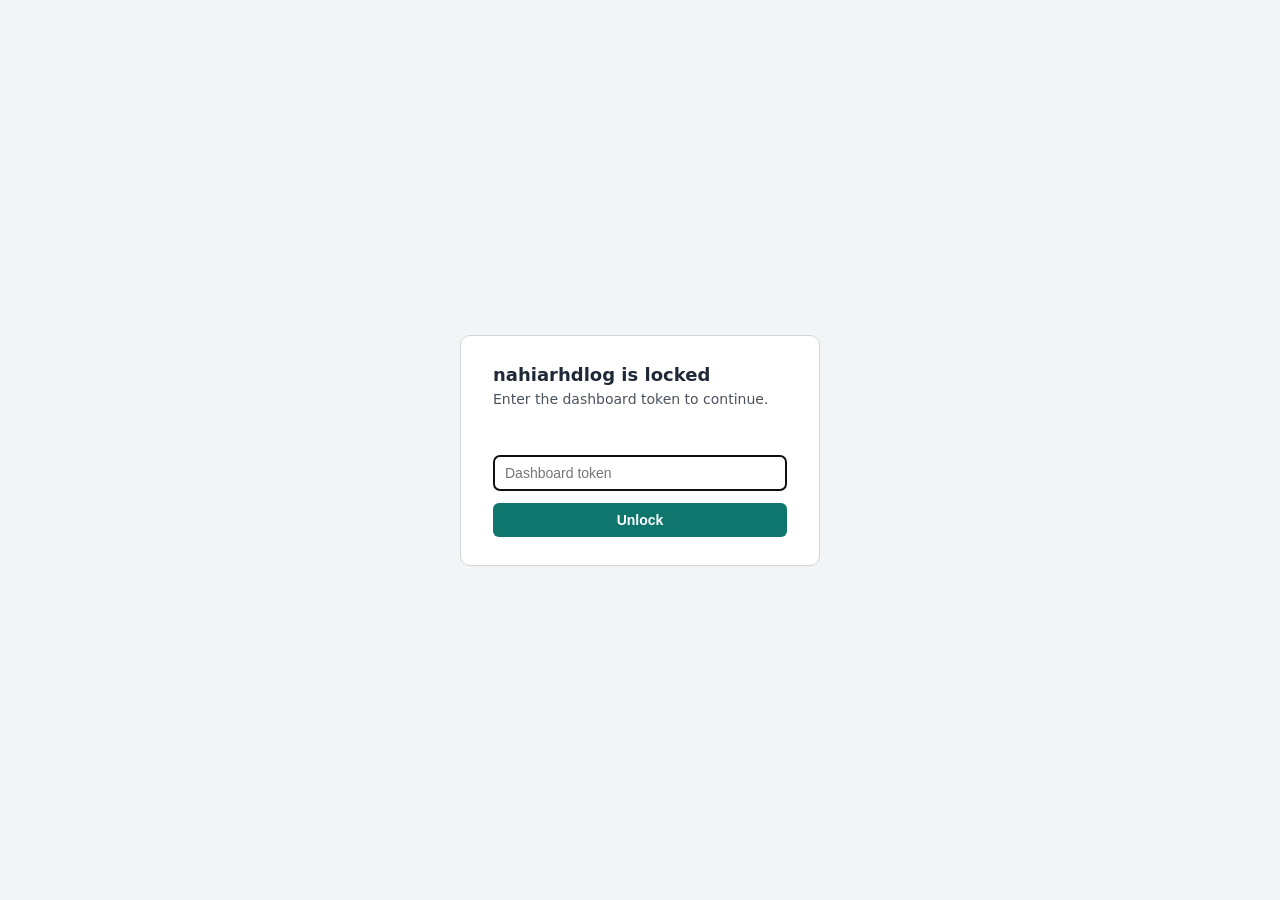
==== nahiarhdLOG/dashboard/static/lock.html @ f94b5d62 "chore: initial public release (0.1.3) Embedded observability for FastAPI: searchable logs, error tra" ====
<!DOCTYPE html>
<html lang="en">
<head>
<meta charset="utf-8">
<meta name="viewport" content="width=device-width, initial-scale=1">
<title>nahiarhdlog — locked</title>
<style>
  :root { color-scheme: light dark; }
  * { box-sizing: border-box; }
  body {
    margin: 0; min-height: 100vh; display: grid; place-items: center;
    font-family: system-ui, -apple-system, "Segoe UI", sans-serif;
    background: #f3f4f6; color: #1f2937;
  }
  @media (prefers-color-scheme: dark) { body { background: #111827; color: #f3f4f6; } }
  .card {
    background: #fff; border: 1px solid #d1d5db; border-radius: 10px;
    padding: 28px 32px; width: min(360px, 92vw);
  }
  @media (prefers-color-scheme: dark) { .card { background: #1f2937; border-color: #374151; } }
  h1 { font-size: 18px; margin: 0 0 6px; }
  p { font-size: 14px; margin: 0 0 14px; opacity: .8; }
  p.err { color: #b42318; font-weight: 600; min-height: 20px; }
  @media (prefers-color-scheme: dark) { p.err { color: #f97066; } }
  input {
    width: 100%; padding: 9px 11px; font-size: 14px; border-radius: 6px;
    border: 1px solid #9ca3af; margin-bottom: 12px;
  }
  button {
    width: 100%; padding: 9px; font-size: 14px; font-weight: 600; border: 0;
    border-radius: 6px; background: #0f766e; color: #fff; cursor: pointer;
  }
  button:hover { filter: brightness(1.08); }
  button:disabled { opacity: .6; cursor: default; }
</style>
</head>
<body>
  <form class="card" id="lock-form" autocomplete="off">
    <h1>nahiarhdlog is locked</h1>
    <p>Enter the dashboard token to continue.</p>
    <p class="err" id="err" role="alert"></p>
    <input type="password" id="token" placeholder="Dashboard token" aria-label="Dashboard token" autofocus>
    <button type="submit" id="unlock">Unlock</button>
  </form>
<script>
  (function () {
    "use strict";
    var base = location.pathname.replace(/\/static\/.*$/, "/").replace(/\/$/, "") || "/";
    if (base === "/") base = "";
    var form = document.getElementById("lock-form");
    var input = document.getElementById("token");
    var err = document.getElementById("err");
    var btn = document.getElementById("unlock");
    form.addEventListener("submit", function (e) {
      e.preventDefault();
      var t = input.value.trim();
      if (!t) return;
      err.textContent = "";
      btn.disabled = true;
      fetch(base + "/api/login", {
        method: "POST",
        headers: { "Content-Type": "application/json" },
        body: JSON.stringify({ token: t }),
      }).then(function (r) {
        if (r.ok) {
          location.assign(base + "/");
        } else if (r.status === 403) {
          err.textContent = "Wrong token, try again.";
          btn.disabled = false;
          input.select();
        } else {
          throw new Error("login failed: " + r.status);
        }
      }).catch(function (ex) {
        err.textContent = "Could not reach the server (" + ex.message + ").";
        btn.disabled = false;
      });
    });
  })();
</script>
</body>
</html>
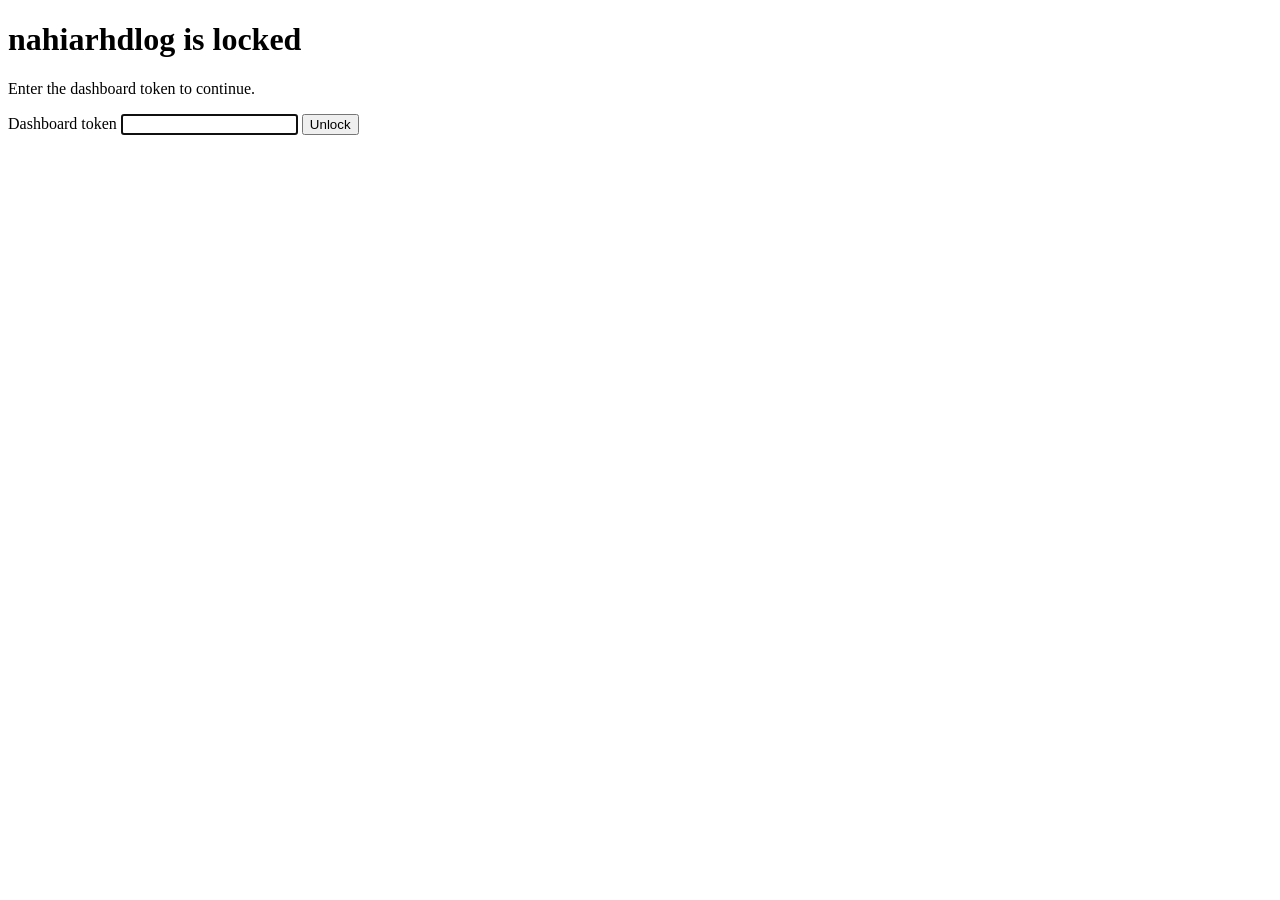
==== commit 3ccf3abd: "feat: dashboard scan, live tail, and a11y polish (0.6.0) Errors are scannable (gutter, last-line exc" ====
--- a/nahiarhdLOG/dashboard/static/lock.html
+++ b/nahiarhdLOG/dashboard/static/lock.html
@@ -4,43 +4,25 @@
 <meta charset="utf-8">
 <meta name="viewport" content="width=device-width, initial-scale=1">
 <title>nahiarhdlog — locked</title>
-<style>
-  :root { color-scheme: light dark; }
-  * { box-sizing: border-box; }
-  body {
-    margin: 0; min-height: 100vh; display: grid; place-items: center;
-    font-family: system-ui, -apple-system, "Segoe UI", sans-serif;
-    background: #f3f4f6; color: #1f2937;
-  }
-  @media (prefers-color-scheme: dark) { body { background: #111827; color: #f3f4f6; } }
-  .card {
-    background: #fff; border: 1px solid #d1d5db; border-radius: 10px;
-    padding: 28px 32px; width: min(360px, 92vw);
-  }
-  @media (prefers-color-scheme: dark) { .card { background: #1f2937; border-color: #374151; } }
-  h1 { font-size: 18px; margin: 0 0 6px; }
-  p { font-size: 14px; margin: 0 0 14px; opacity: .8; }
-  p.err { color: #b42318; font-weight: 600; min-height: 20px; }
-  @media (prefers-color-scheme: dark) { p.err { color: #f97066; } }
-  input {
-    width: 100%; padding: 9px 11px; font-size: 14px; border-radius: 6px;
-    border: 1px solid #9ca3af; margin-bottom: 12px;
-  }
-  button {
-    width: 100%; padding: 9px; font-size: 14px; font-weight: 600; border: 0;
-    border-radius: 6px; background: #0f766e; color: #fff; cursor: pointer;
-  }
-  button:hover { filter: brightness(1.08); }
-  button:disabled { opacity: .6; cursor: default; }
-</style>
+<link rel="icon" href="static/favicon.svg" type="image/svg+xml">
+<script>
+  (function () {
+    var saved = null;
+    try { saved = localStorage.getItem("nhl_theme"); } catch (e) { /* ignore */ }
+    var theme = saved || (window.matchMedia("(prefers-color-scheme: dark)").matches ? "dark" : "light");
+    document.documentElement.setAttribute("data-theme", theme);
+  })();
+</script>
+<link rel="stylesheet" href="static/styles.css">
 </head>
-<body>
-  <form class="card" id="lock-form" autocomplete="off">
+<body class="lock-body">
+  <form class="lock-card" id="lock-form" autocomplete="off">
     <h1>nahiarhdlog is locked</h1>
     <p>Enter the dashboard token to continue.</p>
     <p class="err" id="err" role="alert"></p>
-    <input type="password" id="token" placeholder="Dashboard token" aria-label="Dashboard token" autofocus>
-    <button type="submit" id="unlock">Unlock</button>
+    <label for="token">Dashboard token</label>
+    <input type="password" id="token" autocomplete="current-password" autofocus>
+    <button type="submit" class="btn primary" id="unlock">Unlock</button>
   </form>
 <script>
   (function () {
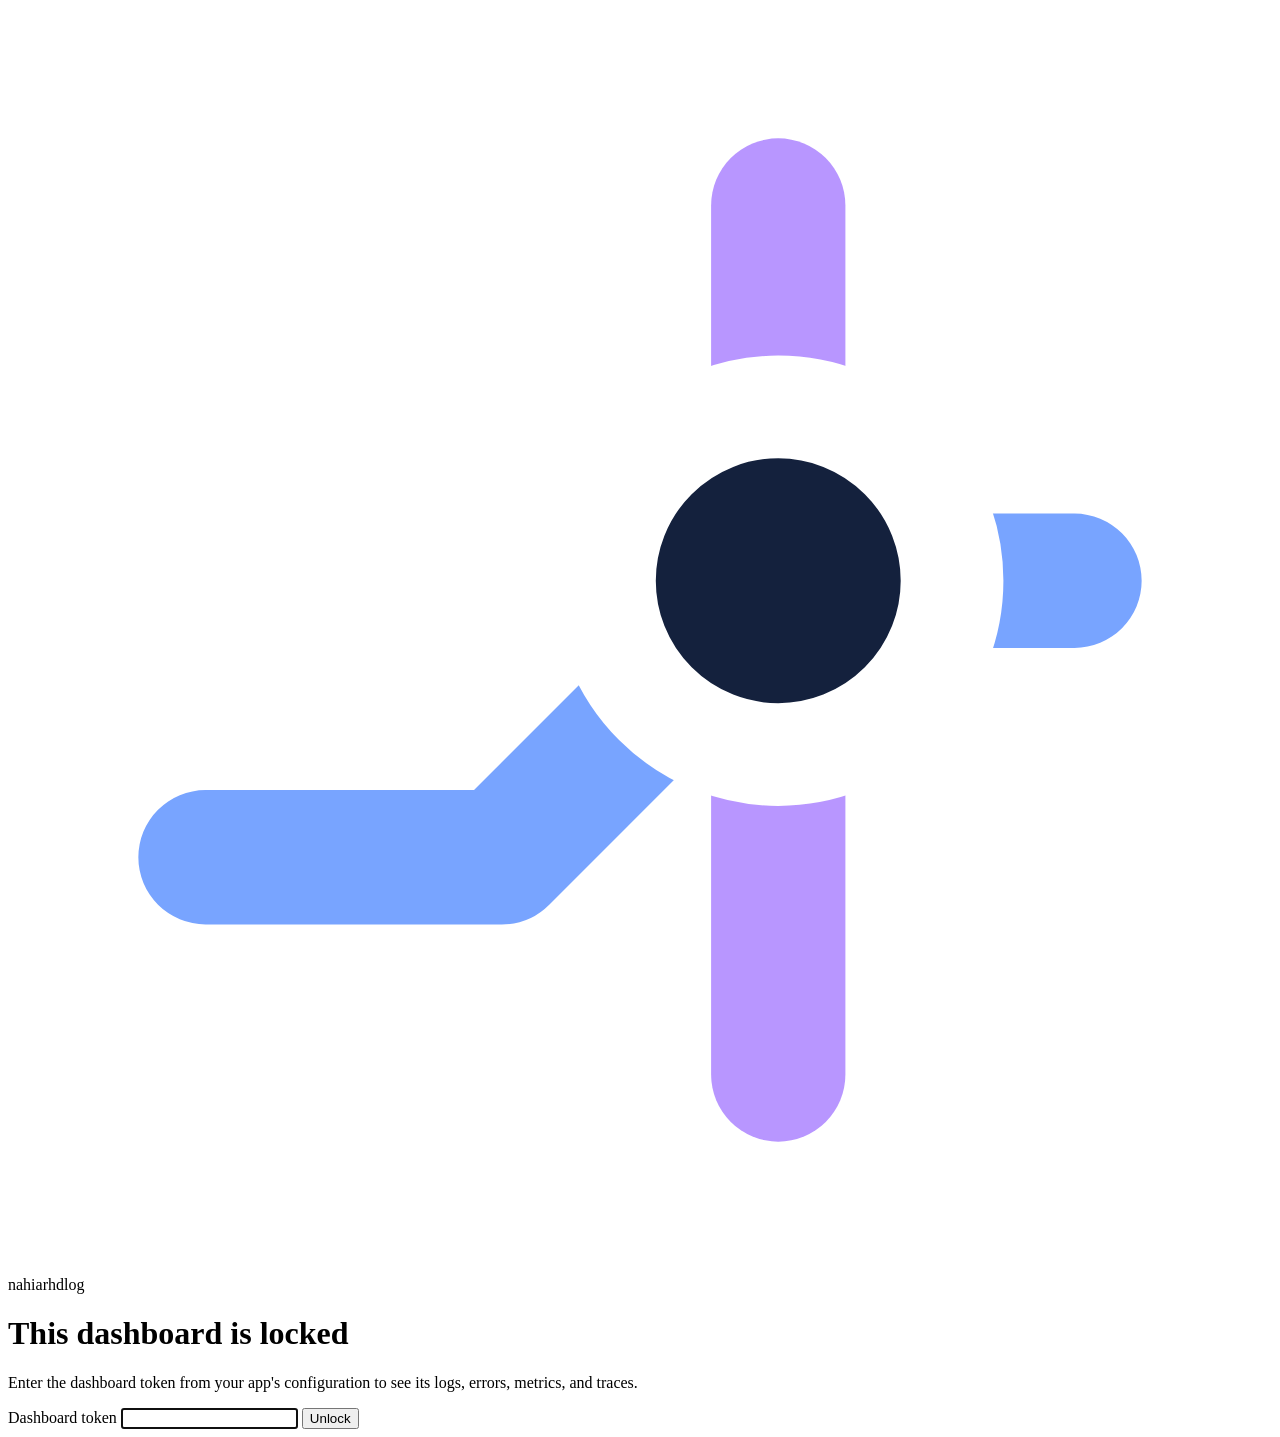
==== commit 27f07b37: "feat(dashboard): transit-map redesign, service status, volume histogram Redesign the embedded dashbo" ====
--- a/nahiarhdLOG/dashboard/static/lock.html
+++ b/nahiarhdLOG/dashboard/static/lock.html
@@ -3,7 +3,7 @@
 <head>
 <meta charset="utf-8">
 <meta name="viewport" content="width=device-width, initial-scale=1">
-<title>nahiarhdlog — locked</title>
+<title>nahiarhdlog is locked</title>
 <link rel="icon" href="static/favicon.svg" type="image/svg+xml">
 <script>
   (function () {
@@ -16,14 +16,26 @@
 <link rel="stylesheet" href="static/styles.css">
 </head>
 <body class="lock-body">
-  <form class="lock-card" id="lock-form" autocomplete="off">
-    <h1>nahiarhdlog is locked</h1>
-    <p>Enter the dashboard token to continue.</p>
-    <p class="err" id="err" role="alert"></p>
-    <label for="token">Dashboard token</label>
-    <input type="password" id="token" autocomplete="current-password" autofocus>
-    <button type="submit" class="btn primary" id="unlock">Unlock</button>
-  </form>
+  <header class="band">
+    <div class="brand">
+      <svg class="brand-mark" viewBox="0 0 32 32" aria-hidden="true">
+        <path d="M5 21.5h7.5l7-7H27" fill="none" stroke="#78a4ff" stroke-width="3.4" stroke-linecap="round" stroke-linejoin="round"/>
+        <path d="M19.5 5v22" fill="none" stroke="#b896ff" stroke-width="3.4" stroke-linecap="round"/>
+        <circle cx="19.5" cy="14.5" r="4.4" fill="#14213d" stroke="#ffffff" stroke-width="2.6"/>
+      </svg>
+      <span class="brand-name">nahiarhdlog</span>
+    </div>
+  </header>
+  <main class="lock-main">
+    <form class="lock-card" id="lock-form" autocomplete="off">
+      <h1>This dashboard is locked</h1>
+      <p>Enter the dashboard token from your app's configuration to see its logs, errors, metrics, and traces.</p>
+      <p class="err" id="err" role="alert"></p>
+      <label for="token">Dashboard token</label>
+      <input class="field" type="password" id="token" autocomplete="current-password" autofocus required>
+      <button type="submit" class="btn primary" id="unlock">Unlock</button>
+    </form>
+  </main>
 <script>
   (function () {
     "use strict";
@@ -39,6 +51,12 @@
       if (!t) return;
       err.textContent = "";
       btn.disabled = true;
+      btn.textContent = "Unlocking";
+      function reset(message) {
+        err.textContent = message;
+        btn.disabled = false;
+        btn.textContent = "Unlock";
+      }
       fetch(base + "/api/login", {
         method: "POST",
         headers: { "Content-Type": "application/json" },
@@ -47,15 +65,13 @@
         if (r.ok) {
           location.assign(base + "/");
         } else if (r.status === 403) {
-          err.textContent = "Wrong token, try again.";
-          btn.disabled = false;
+          reset("That token doesn't match. Check dashboard_token in your app and try again.");
           input.select();
         } else {
-          throw new Error("login failed: " + r.status);
+          reset("Login failed with HTTP " + r.status + ". The app's own logs have the cause.");
         }
-      }).catch(function (ex) {
-        err.textContent = "Could not reach the server (" + ex.message + ").";
-        btn.disabled = false;
+      }, function () {
+        reset("The app is unreachable. Check that it is running, then try again.");
       });
     });
   })();
